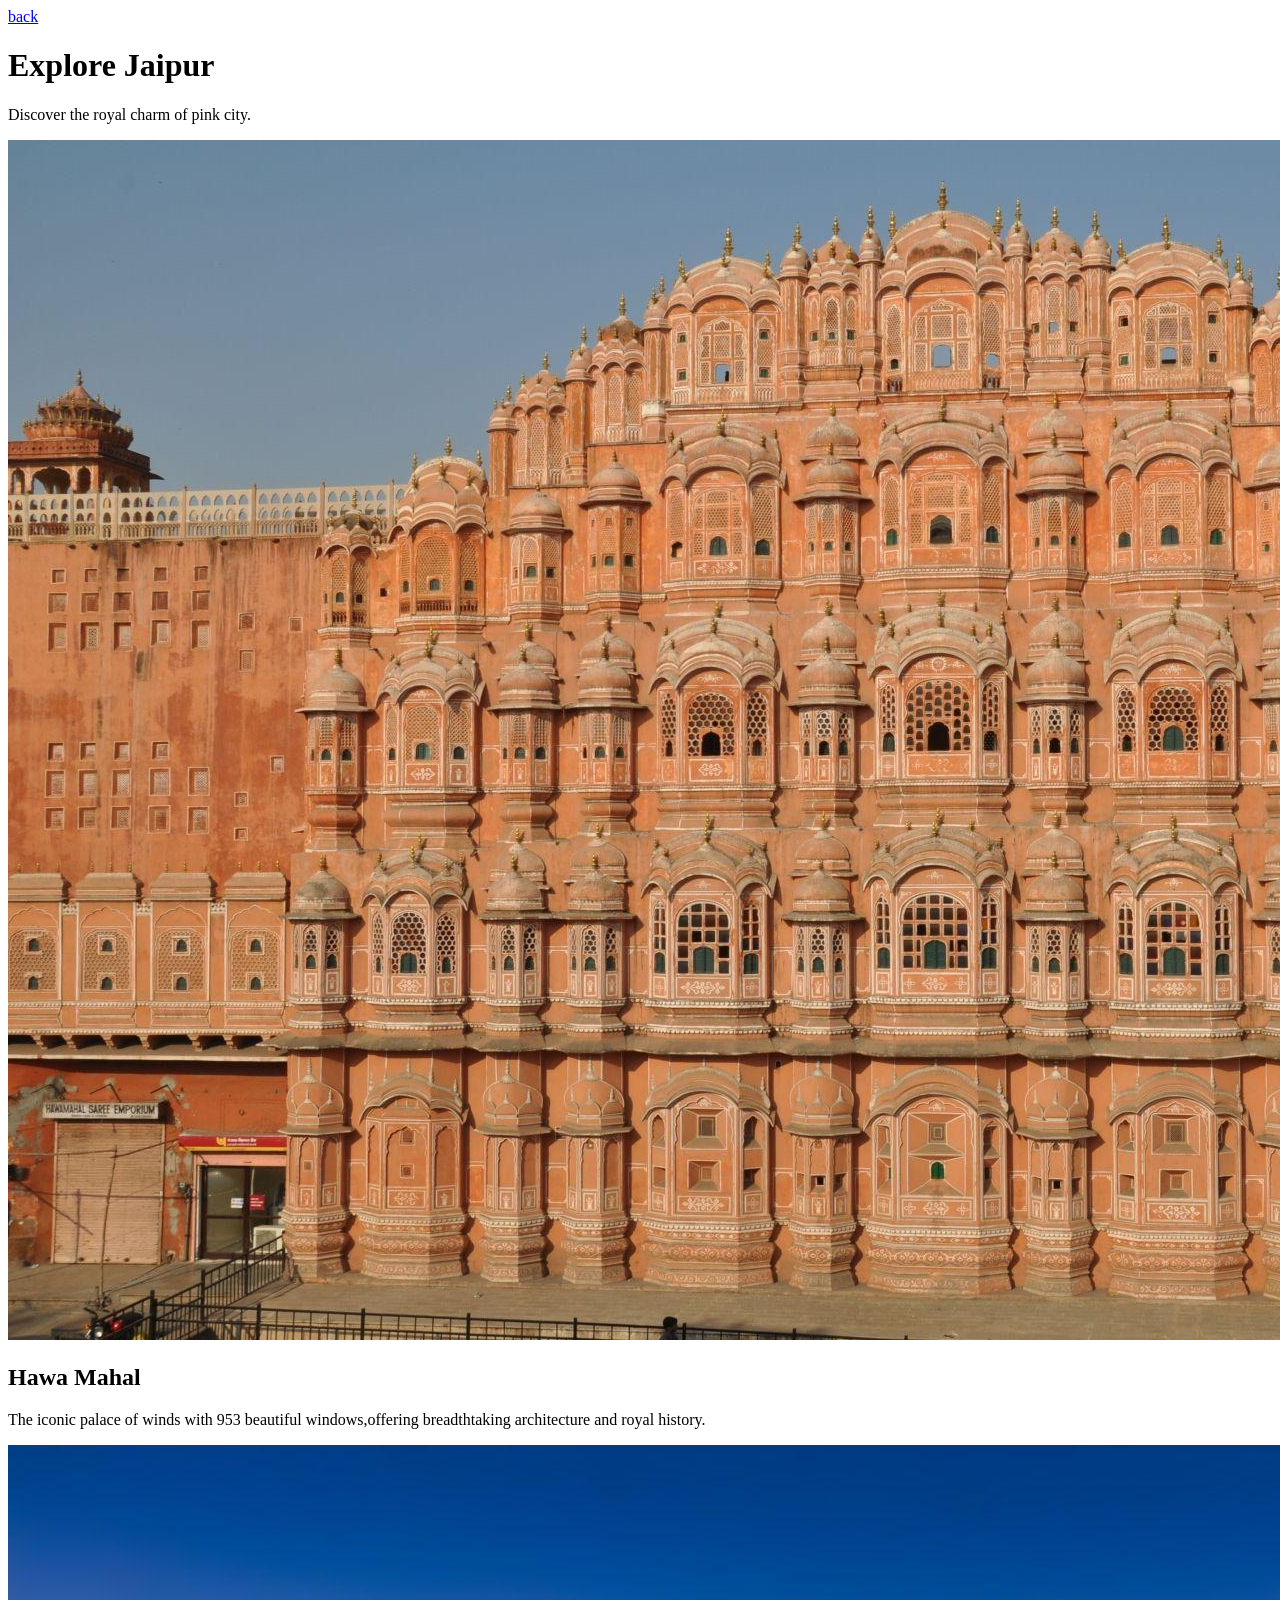
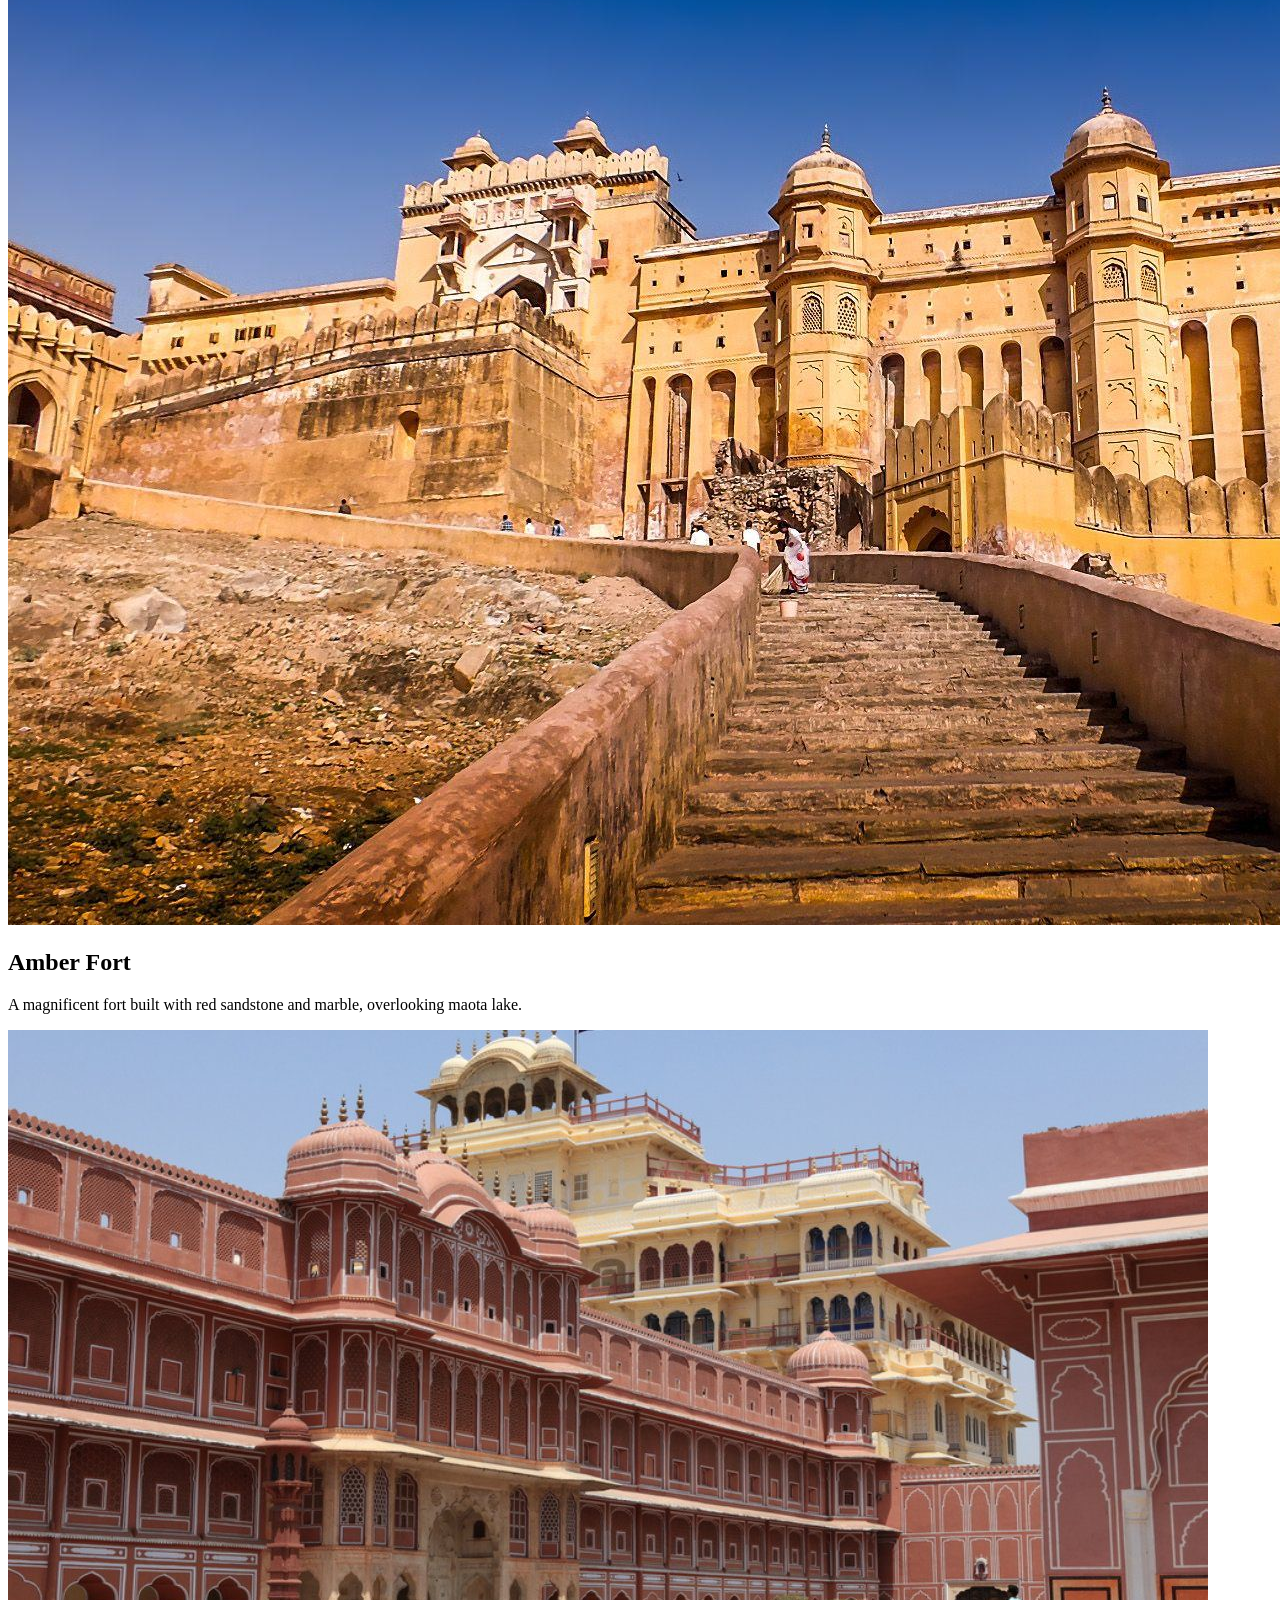
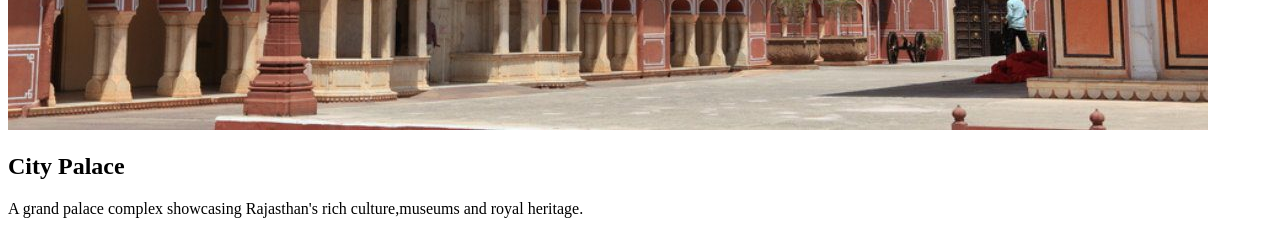
==== jaipur.html @ d49742f7 "added jaipur page" ====
<!DOCTYPE html>
<html lang="en">
<head>
    <meta charset="UTF-8">
    <meta name="viewport" content="width=device-width, initial-scale=1.0">
    <title>Explore Jaipur</title>
    <link rel="stylesheet" href="Jaipur.css">
</head>
<body>
    <a href="places.html" class="back-btn">back</a>
    <div class="container">
        <h1>Explore Jaipur</h1>
        <p class="subtitle">
            Discover the royal charm of pink city.
        </p>
        <div class="places">
            <div class="place">
                <img src="hawamahal.jpg" alt="Hawa Mahal">
                <h2>Hawa Mahal</h2>
                <p> The iconic palace of winds with 953 beautiful windows,offering breadthtaking architecture and royal history.</p>
            </div>
            <div class="place">
                <img src="amberfort.jpg" alt="Amber Fort">
                <h2>Amber Fort</h2>
                <p>
                    A magnificent fort built with red sandstone and marble, overlooking maota lake.
                </p>
            </div>
            <div class="place">
                <img src="citypalace.jpg" alt="City Palace">
                    <h2>City Palace</h2>
                    <p>
                        A grand palace complex showcasing Rajasthan's rich culture,museums and royal heritage.
                    </p>
            </div>
        </div>
    </div>
</body>
</html>
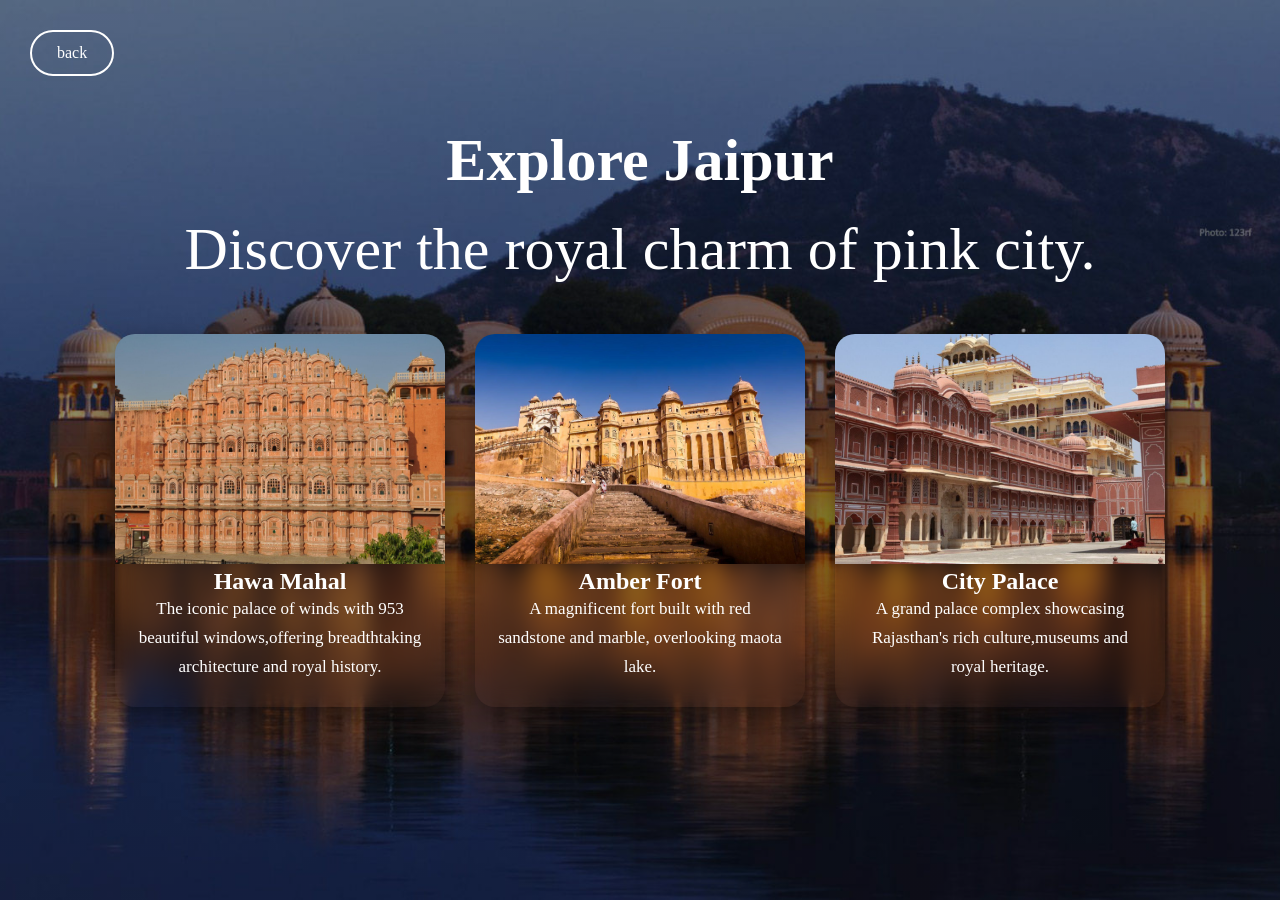
==== commit b67f9d8b: "fixed css" ====
--- a/jaipur.html
+++ b/jaipur.html
@@ -4,7 +4,7 @@
     <meta charset="UTF-8">
     <meta name="viewport" content="width=device-width, initial-scale=1.0">
     <title>Explore Jaipur</title>
-    <link rel="stylesheet" href="Jaipur.css">
+    <link rel="stylesheet" href="jaipur.css">
 </head>
 <body>
     <a href="places.html" class="back-btn">back</a>
--- a/jaipur.css
+++ b/jaipur.css
@@ -0,0 +1,92 @@
+*{
+    margin:0;
+    padding:0;
+    box-sizing: border-box;
+    font-family: Georgia,serif;
+}
+body{
+    background: linear-gradient(rgba(0,0,0,0.45),rgba(0,0,0,0.45)),url("jaipurbg.jpg");
+    background-size:cover;
+    background-position:center;
+    background-attachment:fixed;
+    color:white;
+}
+.back-btn{
+    display:inline-block;
+    margin: 30px;
+    padding:12px 25px;
+    border:2px solid white;
+    border-radius:30px;
+    color:white;
+    text-decoration: none;
+    transition: 0.3s;
+}
+.back-btn:hover{
+    background:white;
+    color:black;
+}
+.container{
+    width:90%;
+    margin:auto;
+    text-align:center;
+}
+.container h1{
+    font-size:60px;
+    margin-top:20px;
+}
+.subtitle{
+    font-size:60px;
+    margin:20px 0 50px;
+}
+.places{
+    display:flex;
+    justify-content:center;
+    gap:30px;
+    flex-wrap:wrap;
+    margin-bottom:60px;
+}
+.place{
+    width:330px;
+    backgroubd:rgba(255,255,255,0.12);
+    backdrop-filter:blur(10px);
+    border-radius:20px;
+    overflow:hidden;
+    transition:0.4s;
+    box-shadow:0 10px 25px rgba(0,0,0,.4);
+    cursor:pointer;
+}
+.place:hover{
+    transform:translateY(-12px) scale(1.03);
+    box-shadow:0 20px 40px rgba(0,0,0,.4);
+}
+.place img{
+    width:100%;
+    height:230px;
+    object-fit:cover;
+    transition:transform 0.4s ease;
+
+}
+.place:hover img{
+    transform:scale(1.08);
+}
+.place h1{
+    margin:20px 0 10px;
+    font-size:32px;
+}
+.place h2{
+    transition: color 0.3s ease;
+}
+.place:hover h2{
+    color:gold;
+}
+.place p{
+    padding:0 20px 25px;
+    line-height:1.7;
+    font-size:17px;
+}
+.place p{
+    transition:tranform 0.3s ease;
+}
+.place:hover p{
+    transform:translateY(-5px);
+}
